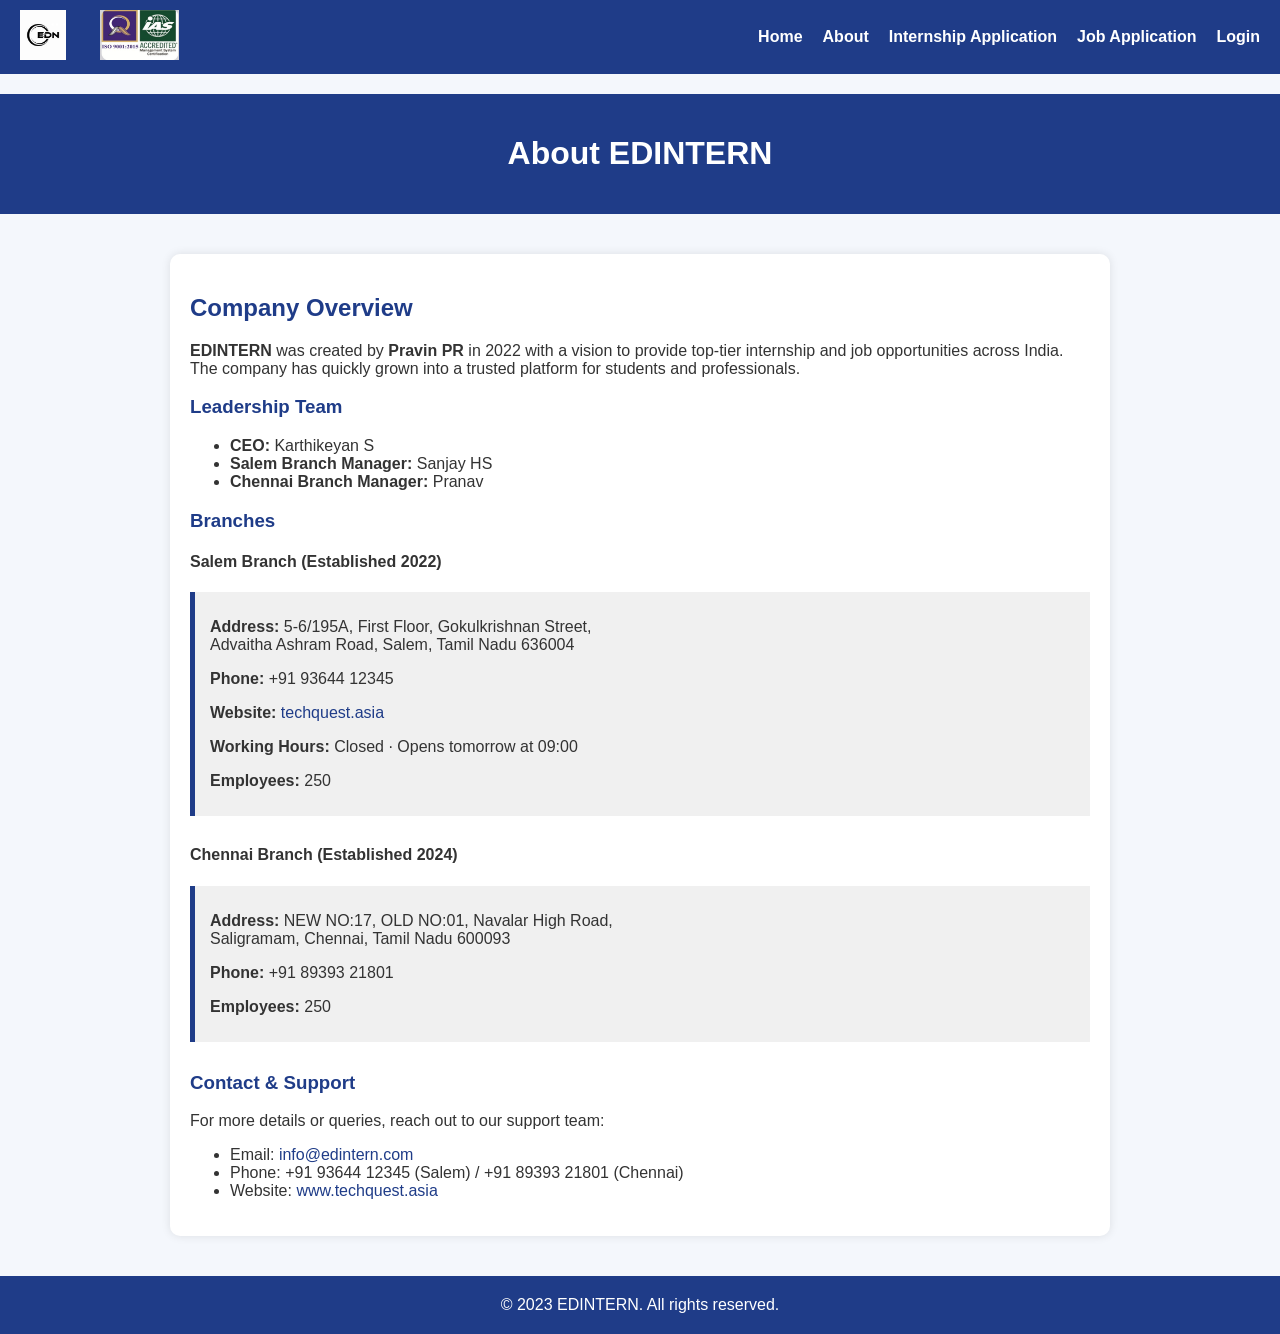
==== about.html @ 5d277dde "first commit" ====
<!DOCTYPE html>
<html lang="en">
<head>
    <meta charset="UTF-8">
    <title>About - EDINTERN</title>
    <style>
        body {
            font-family: 'Segoe UI', sans-serif;
            margin: 0;
            background-color: #f4f7fc;
            color: #333;
        }
        
        /* Navigation styles from home page */
        #nav {
            display: flex;
            justify-content: space-between;
            align-items: center;
            background-color: #1f3c88;
            padding: 10px 20px;
            color: white;
        }
        #nav img {
            height: 50px;
        }
        #nav ul {
            list-style-type: none;
            display: flex;
            gap: 20px;
        }
        #nav ul li {
            display: inline;
        }
        #nav ul li a {
            color: white;
            text-decoration: none;
            font-weight: bold;
        }
        #nav ul li a:hover {
            text-decoration: underline;
        }
        @media (max-width: 768px) {
            #nav {
                flex-direction: column;
                align-items: flex-start;
            }
        }

        /* Original about page styles */
        .header {
            background-color: #1f3c88;
            color: white;
            padding: 20px;
            text-align: center;
            margin-top: 20px;
        }

        .content {
            max-width: 900px;
            margin: 40px auto;
            padding: 20px;
            background: white;
            box-shadow: 0 0 10px rgba(0,0,0,0.1);
            border-radius: 10px;
        }

        h2, h3 {
            color: #1f3c88;
        }

        .branch {
            margin-bottom: 30px;
        }

        .info {
            background-color: #f0f0f0;
            padding: 10px 15px;
            border-left: 5px solid #1f3c88;
            margin-top: 10px;
        }

        .footer {
            text-align: center;
            padding: 20px;
            background-color: #1f3c88;
            color: white;
            margin-top: 40px;
        }

        a {
            color: #1f3c88;
            text-decoration: none;
        }

        a:hover {
            text-decoration: underline;
        }
    </style>
</head>
<body>

    <!-- Added navigation from home page -->
    <div id="nav">
        <div>
            <img src="logo1.jpeg" alt="EDINTERN Logo">
            <img src="logo3.jpeg" alt="Accreditation" style="margin-left: 30px;">
        </div>
        <ul>
            <li><a href="index.html">Home</a></li>
            <li><a href="about.html">About</a></li>
            <li><a href="internshipapp.html">Internship Application</a></li>
            <li><a href="job application.html">Job Application</a></li>
            <li><a href="login.html">Login</a></li>
        </ul>
    </div>

    <div class="header">
        <h1>About EDINTERN</h1>
    </div>

    <div class="content">
        <h2>Company Overview</h2>
        <p><strong>EDINTERN</strong> was created by <strong>Pravin PR</strong> in 2022 with a vision to provide top-tier internship and job opportunities across India. The company has quickly grown into a trusted platform for students and professionals.</p>

        <h3>Leadership Team</h3>
        <ul>
            <li><strong>CEO:</strong> Karthikeyan S</li>
            <li><strong>Salem Branch Manager:</strong> Sanjay HS</li>
            <li><strong>Chennai Branch Manager:</strong> Pranav</li>
        </ul>

        <h3>Branches</h3>

        <div class="branch">
            <h4>Salem Branch (Established 2022)</h4>
            <div class="info">
                <p><strong>Address:</strong> 5-6/195A, First Floor, Gokulkrishnan Street,<br>
                Advaitha Ashram Road, Salem, Tamil Nadu 636004</p>
                <p><strong>Phone:</strong> +91 93644 12345</p>
                <p><strong>Website:</strong> <a href="https://techquest.asia" target="_blank">techquest.asia</a></p>
                <p><strong>Working Hours:</strong> Closed · Opens tomorrow at 09:00</p>
                <p><strong>Employees:</strong> 250</p>
            </div>
        </div>

        <div class="branch">
            <h4>Chennai Branch (Established 2024)</h4>
            <div class="info">
                <p><strong>Address:</strong> NEW NO:17, OLD NO:01, Navalar High Road,<br>
                Saligramam, Chennai, Tamil Nadu 600093</p>
                <p><strong>Phone:</strong> +91 89393 21801</p>
                <p><strong>Employees:</strong> 250</p>
            </div>
        </div>

        <h3>Contact & Support</h3>
        <p>For more details or queries, reach out to our support team:</p>
        <ul>
            <li>Email: <a href="mailto:info@edintern.com">info@edintern.com</a></li>
            <li>Phone: +91 93644 12345 (Salem) / +91 89393 21801 (Chennai)</li>
            <li>Website: <a href="https://techquest.asia" target="_blank">www.techquest.asia</a></li>
        </ul>
    </div>

    <div class="footer">
        &copy; 2023 EDINTERN. All rights reserved.
    </div>

</body>
</html>
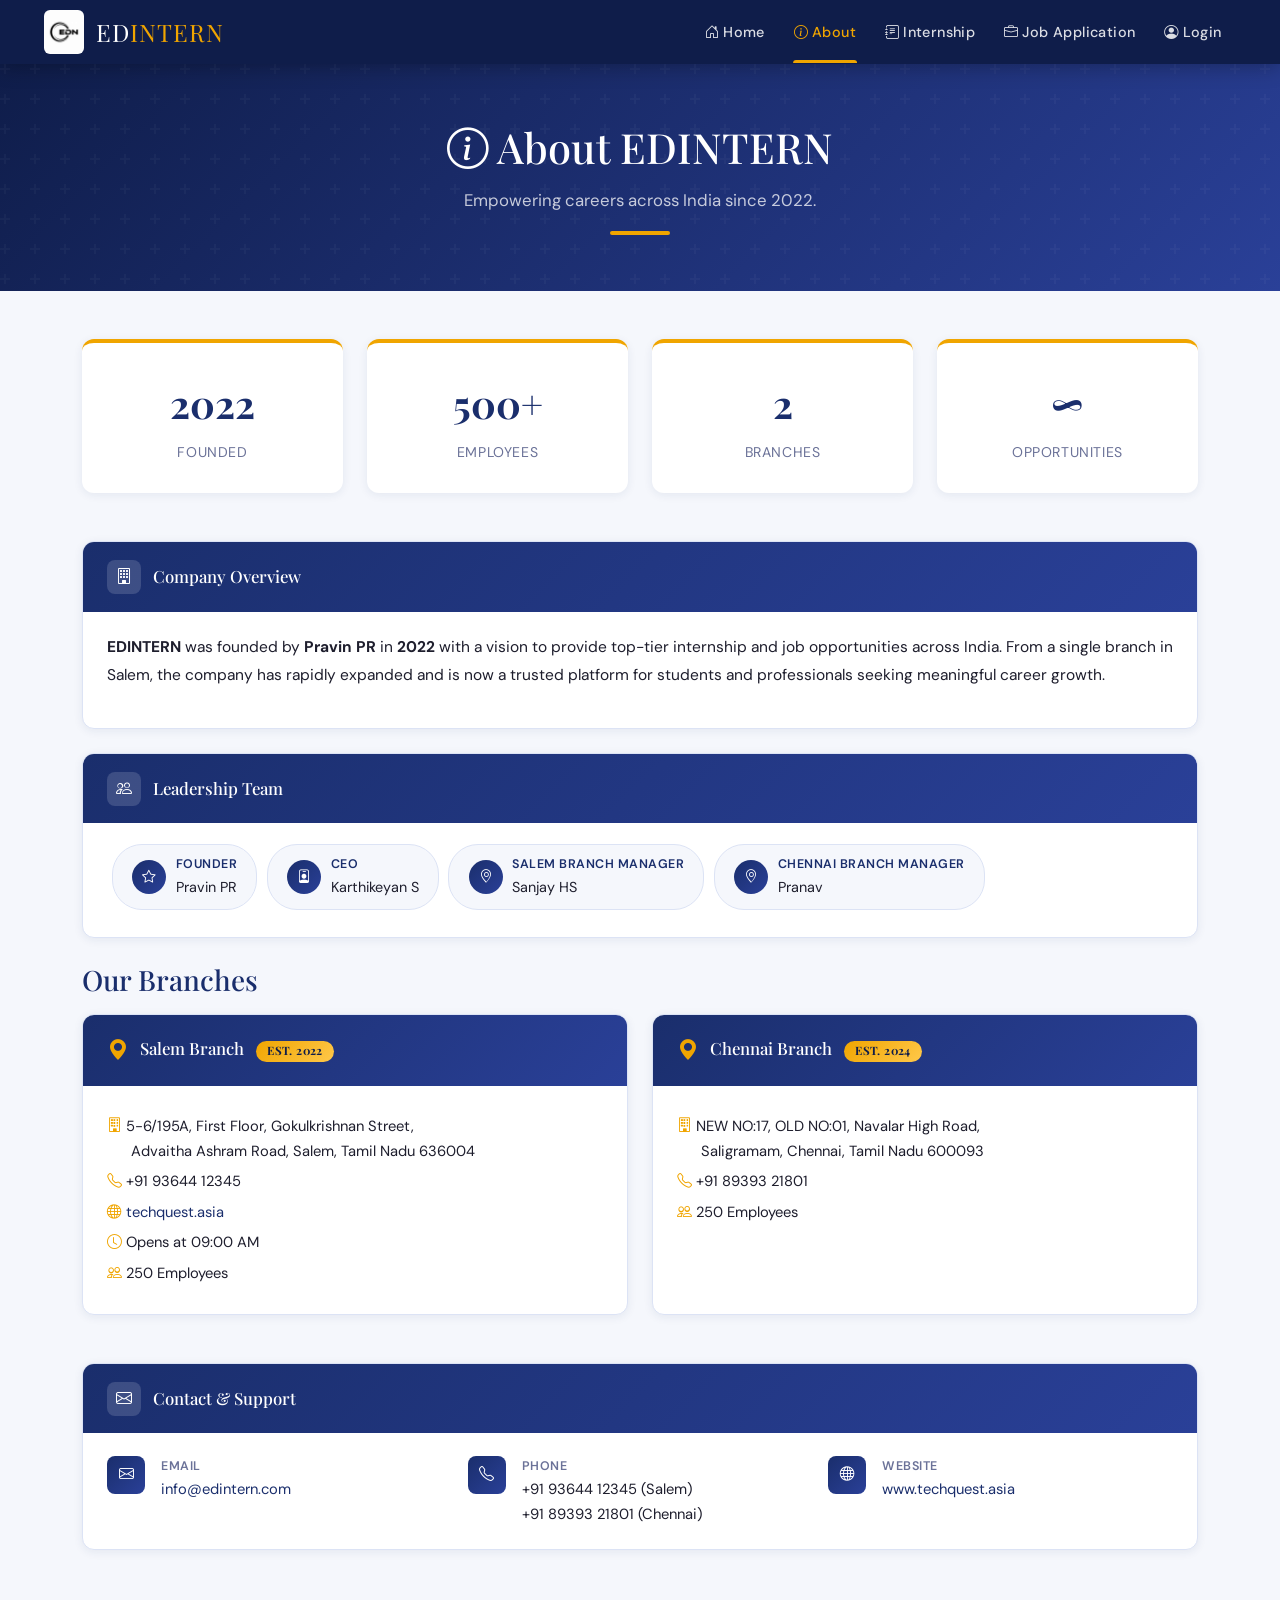
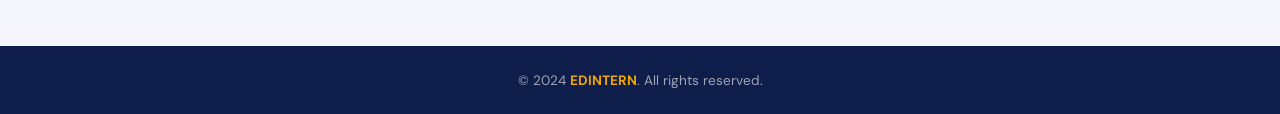
==== commit 0f95c9d4: "refactor: optimize data processing logic in main controller" ====
--- a/about.html
+++ b/about.html
@@ -1,170 +1,283 @@
 <!DOCTYPE html>
 <html lang="en">
 <head>
-    <meta charset="UTF-8">
-    <title>About - EDINTERN</title>
-    <style>
-        body {
-            font-family: 'Segoe UI', sans-serif;
-            margin: 0;
-            background-color: #f4f7fc;
-            color: #333;
-        }
-        
-        /* Navigation styles from home page */
-        #nav {
-            display: flex;
-            justify-content: space-between;
-            align-items: center;
-            background-color: #1f3c88;
-            padding: 10px 20px;
-            color: white;
-        }
-        #nav img {
-            height: 50px;
-        }
-        #nav ul {
-            list-style-type: none;
-            display: flex;
-            gap: 20px;
-        }
-        #nav ul li {
-            display: inline;
-        }
-        #nav ul li a {
-            color: white;
-            text-decoration: none;
-            font-weight: bold;
-        }
-        #nav ul li a:hover {
-            text-decoration: underline;
-        }
-        @media (max-width: 768px) {
-            #nav {
-                flex-direction: column;
-                align-items: flex-start;
-            }
-        }
-
-        /* Original about page styles */
-        .header {
-            background-color: #1f3c88;
-            color: white;
-            padding: 20px;
-            text-align: center;
-            margin-top: 20px;
-        }
-
-        .content {
-            max-width: 900px;
-            margin: 40px auto;
-            padding: 20px;
-            background: white;
-            box-shadow: 0 0 10px rgba(0,0,0,0.1);
-            border-radius: 10px;
-        }
-
-        h2, h3 {
-            color: #1f3c88;
-        }
-
-        .branch {
-            margin-bottom: 30px;
-        }
-
-        .info {
-            background-color: #f0f0f0;
-            padding: 10px 15px;
-            border-left: 5px solid #1f3c88;
-            margin-top: 10px;
-        }
-
-        .footer {
-            text-align: center;
-            padding: 20px;
-            background-color: #1f3c88;
-            color: white;
-            margin-top: 40px;
-        }
-
-        a {
-            color: #1f3c88;
-            text-decoration: none;
-        }
-
-        a:hover {
-            text-decoration: underline;
-        }
-    </style>
+  <meta charset="UTF-8">
+  <meta name="viewport" content="width=device-width, initial-scale=1.0">
+  <title>About – EDINTERN</title>
+  <link rel="stylesheet" href="https://cdn.jsdelivr.net/npm/bootstrap@5.3.2/dist/css/bootstrap.min.css">
+  <link rel="stylesheet" href="https://cdn.jsdelivr.net/npm/bootstrap-icons@1.11.3/font/bootstrap-icons.min.css">
+  <link rel="preconnect" href="https://fonts.googleapis.com">
+  <link href="https://fonts.googleapis.com/css2?family=Playfair+Display:wght@600;700&family=DM+Sans:wght@300;400;500;600&display=swap" rel="stylesheet">
+  <link rel="stylesheet" href="style.css">
+
+  <style>
+    .stat-card {
+      text-align: center;
+      padding: 1.8rem 1.2rem;
+      background: var(--white);
+      border-radius: var(--radius);
+      box-shadow: var(--shadow-sm);
+      border-top: 4px solid var(--gold);
+      transition: transform var(--transition), box-shadow var(--transition);
+    }
+    .stat-card:hover { transform: translateY(-4px); box-shadow: var(--shadow-md); }
+    .stat-card .stat-num {
+      font-family: 'Playfair Display', serif;
+      font-size: 2.4rem;
+      color: var(--navy);
+      font-weight: 700;
+    }
+    .stat-card .stat-label {
+      font-size: .88rem;
+      color: var(--muted);
+      text-transform: uppercase;
+      letter-spacing: .6px;
+      margin-top: .25rem;
+    }
+    .branch-card {
+      background: var(--white);
+      border-radius: var(--radius);
+      box-shadow: var(--shadow-sm);
+      overflow: hidden;
+      border: 1px solid var(--border);
+      transition: transform var(--transition), box-shadow var(--transition);
+    }
+    .branch-card:hover { transform: translateY(-3px); box-shadow: var(--shadow-md); }
+    .branch-card .branch-head {
+      background: linear-gradient(135deg, var(--navy) 0%, var(--navy-light) 100%);
+      padding: 1.1rem 1.5rem;
+      color: var(--white);
+      display: flex;
+      align-items: center;
+      gap: .75rem;
+    }
+    .branch-card .branch-head h4 { color: var(--white); margin: 0; font-size: 1.05rem; }
+    .branch-card .branch-body { padding: 1.4rem 1.5rem; }
+    .branch-card .branch-body p { margin: .35rem 0; font-size: .92rem; color: var(--text); }
+    .branch-card .branch-body i { color: var(--gold); width: 20px; }
+    .team-pill {
+      display: inline-flex;
+      align-items: center;
+      gap: .6rem;
+      background: var(--off-white);
+      border: 1px solid var(--border);
+      border-radius: 30px;
+      padding: .55rem 1.2rem;
+      margin: .3rem;
+      font-size: .9rem;
+    }
+    .team-pill .role { font-weight: 600; color: var(--navy); font-size: .78rem; text-transform: uppercase; letter-spacing: .5px; }
+    .team-pill .name { color: var(--text); }
+    .team-pill .avatar {
+      width: 34px; height: 34px;
+      background: linear-gradient(135deg, var(--navy), var(--navy-light));
+      border-radius: 50%;
+      display: flex; align-items: center; justify-content: center;
+      color: var(--white);
+      font-size: .85rem;
+    }
+  </style>
 </head>
 <body>
 
-    <!-- Added navigation from home page -->
-    <div id="nav">
-        <div>
-            <img src="logo1.jpeg" alt="EDINTERN Logo">
-            <img src="logo3.jpeg" alt="Accreditation" style="margin-left: 30px;">
-        </div>
-        <ul>
-            <li><a href="index.html">Home</a></li>
-            <li><a href="about.html">About</a></li>
-            <li><a href="internshipapp.html">Internship Application</a></li>
-            <li><a href="job application.html">Job Application</a></li>
-            <li><a href="login.html">Login</a></li>
+  <!-- ── Navbar ── -->
+  <nav class="ed-navbar navbar navbar-expand-lg">
+    <div class="container-fluid">
+      <a class="navbar-brand" href="index.html">
+        <img src="logo1.jpeg" alt="EDINTERN Logo" class="brand-logo">
+        <span class="brand-name">ED<span>INTERN</span></span>
+      </a>
+      <button class="navbar-toggler" type="button" data-bs-toggle="collapse" data-bs-target="#mainNav">
+        <span class="navbar-toggler-icon"></span>
+      </button>
+      <div class="collapse navbar-collapse justify-content-end" id="mainNav">
+        <ul class="navbar-nav">
+          <li class="nav-item"><a class="nav-link" href="index.html"><i class="bi bi-house-door me-1"></i>Home</a></li>
+          <li class="nav-item"><a class="nav-link" href="about.html"><i class="bi bi-info-circle me-1"></i>About</a></li>
+          <li class="nav-item"><a class="nav-link" href="internshipapp.html"><i class="bi bi-journal-text me-1"></i>Internship</a></li>
+          <li class="nav-item"><a class="nav-link" href="job_application.html"><i class="bi bi-briefcase me-1"></i>Job Application</a></li>
+          <li class="nav-item"><a class="nav-link" href="login.html"><i class="bi bi-person-circle me-1"></i>Login</a></li>
         </ul>
-    </div>
-
-    <div class="header">
-        <h1>About EDINTERN</h1>
-    </div>
-
-    <div class="content">
-        <h2>Company Overview</h2>
-        <p><strong>EDINTERN</strong> was created by <strong>Pravin PR</strong> in 2022 with a vision to provide top-tier internship and job opportunities across India. The company has quickly grown into a trusted platform for students and professionals.</p>
-
+      </div>
+    </div>
+  </nav>
+
+  <!-- ── Hero ── -->
+  <div class="ed-hero">
+    <h2><i class="bi bi-info-circle me-2"></i>About EDINTERN</h2>
+    <p>Empowering careers across India since 2022.</p>
+    <div class="gold-bar"></div>
+  </div>
+
+  <div class="container py-5">
+
+    <!-- Stats -->
+    <div class="row g-4 mb-5">
+      <div class="col-6 col-md-3">
+        <div class="stat-card">
+          <div class="stat-num">2022</div>
+          <div class="stat-label">Founded</div>
+        </div>
+      </div>
+      <div class="col-6 col-md-3">
+        <div class="stat-card">
+          <div class="stat-num">500+</div>
+          <div class="stat-label">Employees</div>
+        </div>
+      </div>
+      <div class="col-6 col-md-3">
+        <div class="stat-card">
+          <div class="stat-num">2</div>
+          <div class="stat-label">Branches</div>
+        </div>
+      </div>
+      <div class="col-6 col-md-3">
+        <div class="stat-card">
+          <div class="stat-num">∞</div>
+          <div class="stat-label">Opportunities</div>
+        </div>
+      </div>
+    </div>
+
+    <!-- Overview -->
+    <div class="ed-card mb-4">
+      <div class="ed-card-header">
+        <div class="card-icon"><i class="bi bi-building"></i></div>
+        <h3>Company Overview</h3>
+      </div>
+      <div class="ed-card-body">
+        <p style="font-size:.97rem; color:var(--text); line-height:1.8;">
+          <strong>EDINTERN</strong> was founded by <strong>Pravin PR</strong> in <strong>2022</strong> with a vision to provide top-tier internship and job opportunities across India. From a single branch in Salem, the company has rapidly expanded and is now a trusted platform for students and professionals seeking meaningful career growth.
+        </p>
+      </div>
+    </div>
+
+    <!-- Leadership -->
+    <div class="ed-card mb-4">
+      <div class="ed-card-header">
+        <div class="card-icon"><i class="bi bi-people"></i></div>
         <h3>Leadership Team</h3>
-        <ul>
-            <li><strong>CEO:</strong> Karthikeyan S</li>
-            <li><strong>Salem Branch Manager:</strong> Sanjay HS</li>
-            <li><strong>Chennai Branch Manager:</strong> Pranav</li>
-        </ul>
-
-        <h3>Branches</h3>
-
-        <div class="branch">
-            <h4>Salem Branch (Established 2022)</h4>
-            <div class="info">
-                <p><strong>Address:</strong> 5-6/195A, First Floor, Gokulkrishnan Street,<br>
-                Advaitha Ashram Road, Salem, Tamil Nadu 636004</p>
-                <p><strong>Phone:</strong> +91 93644 12345</p>
-                <p><strong>Website:</strong> <a href="https://techquest.asia" target="_blank">techquest.asia</a></p>
-                <p><strong>Working Hours:</strong> Closed · Opens tomorrow at 09:00</p>
-                <p><strong>Employees:</strong> 250</p>
-            </div>
-        </div>
-
-        <div class="branch">
-            <h4>Chennai Branch (Established 2024)</h4>
-            <div class="info">
-                <p><strong>Address:</strong> NEW NO:17, OLD NO:01, Navalar High Road,<br>
-                Saligramam, Chennai, Tamil Nadu 600093</p>
-                <p><strong>Phone:</strong> +91 89393 21801</p>
-                <p><strong>Employees:</strong> 250</p>
-            </div>
-        </div>
-
-        <h3>Contact & Support</h3>
-        <p>For more details or queries, reach out to our support team:</p>
-        <ul>
-            <li>Email: <a href="mailto:info@edintern.com">info@edintern.com</a></li>
-            <li>Phone: +91 93644 12345 (Salem) / +91 89393 21801 (Chennai)</li>
-            <li>Website: <a href="https://techquest.asia" target="_blank">www.techquest.asia</a></li>
-        </ul>
-    </div>
-
-    <div class="footer">
-        &copy; 2023 EDINTERN. All rights reserved.
-    </div>
-
+      </div>
+      <div class="ed-card-body" style="padding-top:1rem;">
+        <div class="d-flex flex-wrap justify-content-start">
+          <div class="team-pill">
+            <div class="avatar"><i class="bi bi-star"></i></div>
+            <div>
+              <div class="role">Founder</div>
+              <div class="name">Pravin PR</div>
+            </div>
+          </div>
+          <div class="team-pill">
+            <div class="avatar"><i class="bi bi-person-badge"></i></div>
+            <div>
+              <div class="role">CEO</div>
+              <div class="name">Karthikeyan S</div>
+            </div>
+          </div>
+          <div class="team-pill">
+            <div class="avatar"><i class="bi bi-geo-alt"></i></div>
+            <div>
+              <div class="role">Salem Branch Manager</div>
+              <div class="name">Sanjay HS</div>
+            </div>
+          </div>
+          <div class="team-pill">
+            <div class="avatar"><i class="bi bi-geo-alt"></i></div>
+            <div>
+              <div class="role">Chennai Branch Manager</div>
+              <div class="name">Pranav</div>
+            </div>
+          </div>
+        </div>
+      </div>
+    </div>
+
+    <!-- Branches -->
+    <h3 class="mb-3" style="color:var(--navy);">Our Branches</h3>
+    <div class="row g-4 mb-5">
+      <div class="col-md-6">
+        <div class="branch-card h-100">
+          <div class="branch-head">
+            <i class="bi bi-geo-alt-fill" style="font-size:1.3rem; color:var(--gold);"></i>
+            <h4>Salem Branch <span class="ed-badge ms-2">Est. 2022</span></h4>
+          </div>
+          <div class="branch-body">
+            <p><i class="bi bi-building"></i> 5-6/195A, First Floor, Gokulkrishnan Street,<br>&nbsp;&nbsp;&nbsp;&nbsp;&nbsp;&nbsp;Advaitha Ashram Road, Salem, Tamil Nadu 636004</p>
+            <p><i class="bi bi-telephone"></i> +91 93644 12345</p>
+            <p><i class="bi bi-globe"></i> <a href="https://techquest.asia" target="_blank">techquest.asia</a></p>
+            <p><i class="bi bi-clock"></i> Opens at 09:00 AM</p>
+            <p><i class="bi bi-people"></i> 250 Employees</p>
+          </div>
+        </div>
+      </div>
+      <div class="col-md-6">
+        <div class="branch-card h-100">
+          <div class="branch-head">
+            <i class="bi bi-geo-alt-fill" style="font-size:1.3rem; color:var(--gold);"></i>
+            <h4>Chennai Branch <span class="ed-badge ms-2">Est. 2024</span></h4>
+          </div>
+          <div class="branch-body">
+            <p><i class="bi bi-building"></i> NEW NO:17, OLD NO:01, Navalar High Road,<br>&nbsp;&nbsp;&nbsp;&nbsp;&nbsp;&nbsp;Saligramam, Chennai, Tamil Nadu 600093</p>
+            <p><i class="bi bi-telephone"></i> +91 89393 21801</p>
+            <p><i class="bi bi-people"></i> 250 Employees</p>
+          </div>
+        </div>
+      </div>
+    </div>
+
+    <!-- Contact -->
+    <div class="ed-card">
+      <div class="ed-card-header">
+        <div class="card-icon"><i class="bi bi-envelope"></i></div>
+        <h3>Contact &amp; Support</h3>
+      </div>
+      <div class="ed-card-body">
+        <div class="row g-3">
+          <div class="col-md-4">
+            <div class="d-flex align-items-start gap-3">
+              <div style="width:38px;height:38px;background:linear-gradient(135deg,var(--navy),var(--navy-light));border-radius:8px;display:flex;align-items:center;justify-content:center;flex-shrink:0;">
+                <i class="bi bi-envelope text-white"></i>
+              </div>
+              <div>
+                <div style="font-size:.78rem;color:var(--muted);text-transform:uppercase;letter-spacing:.5px;font-weight:600;">Email</div>
+                <a href="mailto:info@edintern.com" style="font-size:.92rem;">info@edintern.com</a>
+              </div>
+            </div>
+          </div>
+          <div class="col-md-4">
+            <div class="d-flex align-items-start gap-3">
+              <div style="width:38px;height:38px;background:linear-gradient(135deg,var(--navy),var(--navy-light));border-radius:8px;display:flex;align-items:center;justify-content:center;flex-shrink:0;">
+                <i class="bi bi-telephone text-white"></i>
+              </div>
+              <div>
+                <div style="font-size:.78rem;color:var(--muted);text-transform:uppercase;letter-spacing:.5px;font-weight:600;">Phone</div>
+                <div style="font-size:.92rem;">+91 93644 12345 (Salem)</div>
+                <div style="font-size:.92rem;">+91 89393 21801 (Chennai)</div>
+              </div>
+            </div>
+          </div>
+          <div class="col-md-4">
+            <div class="d-flex align-items-start gap-3">
+              <div style="width:38px;height:38px;background:linear-gradient(135deg,var(--navy),var(--navy-light));border-radius:8px;display:flex;align-items:center;justify-content:center;flex-shrink:0;">
+                <i class="bi bi-globe text-white"></i>
+              </div>
+              <div>
+                <div style="font-size:.78rem;color:var(--muted);text-transform:uppercase;letter-spacing:.5px;font-weight:600;">Website</div>
+                <a href="https://techquest.asia" target="_blank" style="font-size:.92rem;">www.techquest.asia</a>
+              </div>
+            </div>
+          </div>
+        </div>
+      </div>
+    </div>
+
+  </div>
+
+  <footer class="ed-footer">
+    &copy; 2024 <strong>EDINTERN</strong>. All rights reserved.
+  </footer>
+
+  <script src="https://cdn.jsdelivr.net/npm/bootstrap@5.3.2/dist/js/bootstrap.bundle.min.js"></script>
+  <script src="main.js"></script>
 </body>
-</html>+</html>
--- a/style.css
+++ b/style.css
@@ -0,0 +1,532 @@
+/* ===========================
+   EDINTERN - Global Stylesheet
+   =========================== */
+
+@import url('https://fonts.googleapis.com/css2?family=Playfair+Display:wght@600;700&family=DM+Sans:wght@300;400;500;600&display=swap');
+
+/* ── CSS Variables ── */
+:root {
+  --navy:       #1a2e6c;
+  --navy-dark:  #0f1d4a;
+  --navy-light: #2a4098;
+  --gold:       #f0a500;
+  --gold-light: #ffc84a;
+  --white:      #ffffff;
+  --off-white:  #f5f7fc;
+  --text:       #1e1e2d;
+  --muted:      #6b7298;
+  --border:     #dce3f5;
+  --shadow-sm:  0 2px 10px rgba(26,46,108,.08);
+  --shadow-md:  0 8px 30px rgba(26,46,108,.14);
+  --shadow-lg:  0 20px 60px rgba(26,46,108,.18);
+  --radius:     12px;
+  --radius-sm:  8px;
+  --transition: .3s cubic-bezier(.4,0,.2,1);
+}
+
+/* ── Reset & Base ── */
+*, *::before, *::after { box-sizing: border-box; margin: 0; padding: 0; }
+html { scroll-behavior: smooth; }
+
+body {
+  font-family: 'DM Sans', sans-serif;
+  background: var(--off-white);
+  color: var(--text);
+  font-size: 15px;
+  line-height: 1.7;
+}
+
+h1, h2, h3, h4, h5, h6 {
+  font-family: 'Playfair Display', serif;
+  color: var(--navy);
+  line-height: 1.3;
+}
+
+a { color: var(--navy); text-decoration: none; transition: color var(--transition); }
+a:hover { color: var(--gold); }
+
+/* ── Navbar ── */
+.ed-navbar {
+  background: var(--navy-dark);
+  padding: 0 2rem;
+  position: sticky;
+  top: 0;
+  z-index: 1000;
+  box-shadow: 0 2px 20px rgba(0,0,0,.3);
+}
+
+.ed-navbar .navbar-brand {
+  display: flex;
+  align-items: center;
+  gap: 12px;
+  padding: 10px 0;
+}
+
+.ed-navbar .brand-logo {
+  height: 44px;
+  border-radius: 6px;
+}
+
+.ed-navbar .brand-name {
+  font-family: 'Playfair Display', serif;
+  font-size: 1.5rem;
+  color: var(--white);
+  letter-spacing: 1px;
+}
+
+.ed-navbar .brand-name span {
+  color: var(--gold);
+}
+
+.ed-navbar .navbar-nav .nav-link {
+  color: rgba(255,255,255,.85) !important;
+  font-weight: 500;
+  font-size: .9rem;
+  letter-spacing: .4px;
+  padding: 1.2rem .9rem !important;
+  position: relative;
+  transition: color var(--transition);
+}
+
+.ed-navbar .navbar-nav .nav-link::after {
+  content: '';
+  position: absolute;
+  bottom: 0;
+  left: 50%;
+  transform: translateX(-50%);
+  width: 0;
+  height: 3px;
+  background: var(--gold);
+  border-radius: 3px 3px 0 0;
+  transition: width var(--transition);
+}
+
+.ed-navbar .navbar-nav .nav-link:hover,
+.ed-navbar .navbar-nav .nav-link.active {
+  color: var(--gold) !important;
+}
+
+.ed-navbar .navbar-nav .nav-link:hover::after,
+.ed-navbar .navbar-nav .nav-link.active::after {
+  width: 70%;
+}
+
+.ed-navbar .navbar-toggler {
+  border: 1px solid rgba(255,255,255,.3);
+  padding: 6px 10px;
+}
+
+.ed-navbar .navbar-toggler-icon {
+  background-image: url("data:image/svg+xml,%3csvg xmlns='http://www.w3.org/2000/svg' viewBox='0 0 30 30'%3e%3cpath stroke='rgba(255,255,255,0.85)' stroke-linecap='round' stroke-miterlimit='10' stroke-width='2' d='M4 7h22M4 15h22M4 23h22'/%3e%3c/svg%3e");
+}
+
+/* ── Page Hero Banner ── */
+.ed-hero {
+  background: linear-gradient(135deg, var(--navy-dark) 0%, var(--navy-light) 100%);
+  padding: 3.5rem 2rem;
+  text-align: center;
+  position: relative;
+  overflow: hidden;
+}
+
+.ed-hero::before {
+  content: '';
+  position: absolute;
+  inset: 0;
+  background: url("data:image/svg+xml,%3Csvg width='60' height='60' viewBox='0 0 60 60' xmlns='http://www.w3.org/2000/svg'%3E%3Cg fill='none' fill-rule='evenodd'%3E%3Cg fill='%23ffffff' fill-opacity='0.03'%3E%3Cpath d='M36 34v-4h-2v4h-4v2h4v4h2v-4h4v-2h-4zm0-30V0h-2v4h-4v2h4v4h2V6h4V4h-4zM6 34v-4H4v4H0v2h4v4h2v-4h4v-2H6zM6 4V0H4v4H0v2h4v4h2V6h4V4H6z'/%3E%3C/g%3E%3C/g%3E%3C/svg%3E");
+}
+
+.ed-hero h1, .ed-hero h2 {
+  color: var(--white);
+  font-size: clamp(1.6rem, 4vw, 2.6rem);
+  position: relative;
+}
+
+.ed-hero p {
+  color: rgba(255,255,255,.75);
+  font-size: 1.05rem;
+  max-width: 600px;
+  margin: .75rem auto 0;
+  position: relative;
+}
+
+.ed-hero .gold-bar {
+  width: 60px;
+  height: 4px;
+  background: var(--gold);
+  border-radius: 2px;
+  margin: 1rem auto 0;
+  position: relative;
+}
+
+/* ── Cards ── */
+.ed-card {
+  background: var(--white);
+  border-radius: var(--radius);
+  box-shadow: var(--shadow-sm);
+  border: 1px solid var(--border);
+  transition: transform var(--transition), box-shadow var(--transition);
+  overflow: hidden;
+}
+
+.ed-card:hover {
+  transform: translateY(-4px);
+  box-shadow: var(--shadow-md);
+}
+
+.ed-card-header {
+  background: linear-gradient(135deg, var(--navy) 0%, var(--navy-light) 100%);
+  color: var(--white);
+  padding: 1.1rem 1.5rem;
+  display: flex;
+  align-items: center;
+  gap: .75rem;
+}
+
+.ed-card-header h3 {
+  color: var(--white);
+  font-size: 1.05rem;
+  margin: 0;
+}
+
+.ed-card-header .card-icon {
+  width: 34px;
+  height: 34px;
+  background: rgba(255,255,255,.15);
+  border-radius: 8px;
+  display: flex;
+  align-items: center;
+  justify-content: center;
+  font-size: 1rem;
+  flex-shrink: 0;
+}
+
+.ed-card-body {
+  padding: 1.4rem 1.5rem;
+}
+
+.ed-card-body ul {
+  list-style: none;
+  padding: 0;
+  margin: 0;
+}
+
+.ed-card-body ul li {
+  padding: .45rem 0;
+  border-bottom: 1px solid var(--border);
+  font-size: .9rem;
+  display: flex;
+  align-items: center;
+  gap: .5rem;
+  color: var(--text);
+}
+
+.ed-card-body ul li:last-child { border-bottom: none; }
+
+.ed-card-body ul li::before {
+  content: '▸';
+  color: var(--gold);
+  font-size: .75rem;
+  flex-shrink: 0;
+}
+
+/* ── Forms ── */
+.ed-form-wrap {
+  background: var(--white);
+  max-width: 820px;
+  margin: 3rem auto;
+  border-radius: var(--radius);
+  box-shadow: var(--shadow-md);
+  overflow: hidden;
+}
+
+.ed-form-section {
+  padding: 2rem 2.5rem;
+}
+
+.ed-form-section-title {
+  font-size: 1rem;
+  font-weight: 600;
+  color: var(--navy);
+  text-transform: uppercase;
+  letter-spacing: .8px;
+  margin-bottom: 1.2rem;
+  padding-bottom: .6rem;
+  border-bottom: 2px solid var(--border);
+  font-family: 'DM Sans', sans-serif;
+}
+
+.ed-form-section-title span {
+  color: var(--gold);
+}
+
+.form-label {
+  font-weight: 500;
+  color: var(--text);
+  font-size: .88rem;
+  margin-bottom: .35rem;
+}
+
+.form-control, .form-select {
+  border: 1.5px solid var(--border);
+  border-radius: var(--radius-sm);
+  padding: .65rem 1rem;
+  font-size: .92rem;
+  color: var(--text);
+  background: var(--white);
+  transition: border-color var(--transition), box-shadow var(--transition);
+  font-family: 'DM Sans', sans-serif;
+}
+
+.form-control:focus, .form-select:focus {
+  border-color: var(--navy-light);
+  box-shadow: 0 0 0 3px rgba(42,64,152,.12);
+  outline: none;
+}
+
+.form-control::placeholder { color: #aab0cc; }
+
+/* Radio & Checkbox */
+.form-check-input {
+  border-color: var(--border);
+  width: 1.1em;
+  height: 1.1em;
+  margin-top: .2em;
+}
+.form-check-input:checked {
+  background-color: var(--navy);
+  border-color: var(--navy);
+}
+.form-check-label { font-size: .92rem; }
+
+/* ── Buttons ── */
+.btn-ed-primary {
+  background: linear-gradient(135deg, var(--navy) 0%, var(--navy-light) 100%);
+  color: var(--white);
+  border: none;
+  border-radius: var(--radius-sm);
+  padding: .8rem 2.5rem;
+  font-size: 1rem;
+  font-weight: 600;
+  letter-spacing: .4px;
+  cursor: pointer;
+  transition: all var(--transition);
+  font-family: 'DM Sans', sans-serif;
+  position: relative;
+  overflow: hidden;
+}
+
+.btn-ed-primary::after {
+  content: '';
+  position: absolute;
+  top: 50%; left: 50%;
+  width: 0; height: 0;
+  background: rgba(255,255,255,.15);
+  border-radius: 50%;
+  transform: translate(-50%,-50%);
+  transition: width .5s, height .5s, opacity .5s;
+  opacity: 0;
+}
+
+.btn-ed-primary:hover {
+  transform: translateY(-2px);
+  box-shadow: 0 8px 25px rgba(26,46,108,.35);
+  color: var(--white);
+}
+
+.btn-ed-primary:hover::after {
+  width: 300px; height: 300px; opacity: 1;
+}
+
+/* ── Slider ── */
+.ed-slider {
+  position: relative;
+  background: var(--navy-dark);
+  overflow: hidden;
+  height: 380px;
+}
+
+.ed-slide {
+  display: none;
+  width: 100%;
+  height: 100%;
+  position: absolute;
+  inset: 0;
+}
+
+.ed-slide.active { display: block; animation: fadeSlide .8s ease; }
+
+@keyframes fadeSlide {
+  from { opacity: 0; transform: scale(1.04); }
+  to   { opacity: 1; transform: scale(1); }
+}
+
+.ed-slide img {
+  width: 100%;
+  height: 100%;
+  object-fit: cover;
+  opacity: .6;
+}
+
+.ed-slide-caption {
+  position: absolute;
+  bottom: 2.5rem;
+  left: 50%;
+  transform: translateX(-50%);
+  text-align: center;
+  color: var(--white);
+  width: 90%;
+  max-width: 700px;
+}
+
+.ed-slide-caption h2 {
+  color: var(--white);
+  font-size: clamp(1.4rem, 4vw, 2.4rem);
+  text-shadow: 0 2px 20px rgba(0,0,0,.5);
+}
+
+.ed-slide-caption p {
+  font-size: 1rem;
+  opacity: .85;
+  margin-top: .4rem;
+}
+
+.ed-slider-dots {
+  position: absolute;
+  bottom: .9rem;
+  left: 50%;
+  transform: translateX(-50%);
+  display: flex;
+  gap: 8px;
+  z-index: 10;
+}
+
+.ed-slider-dots .dot {
+  width: 8px; height: 8px;
+  border-radius: 50%;
+  background: rgba(255,255,255,.4);
+  cursor: pointer;
+  transition: all var(--transition);
+}
+
+.ed-slider-dots .dot.active {
+  background: var(--gold);
+  width: 24px;
+  border-radius: 4px;
+}
+
+/* ── Intro Strip ── */
+.ed-intro {
+  background: var(--white);
+  border-left: 5px solid var(--gold);
+  padding: 1.4rem 2rem;
+  margin: 2rem auto;
+  max-width: 92%;
+  border-radius: 0 var(--radius-sm) var(--radius-sm) 0;
+  box-shadow: var(--shadow-sm);
+  font-size: 1rem;
+  color: var(--muted);
+}
+
+.ed-intro strong { color: var(--navy); }
+
+/* ── About page ── */
+.info-box {
+  background: var(--off-white);
+  border-left: 4px solid var(--navy-light);
+  border-radius: 0 var(--radius-sm) var(--radius-sm) 0;
+  padding: 1.1rem 1.4rem;
+  margin-top: .75rem;
+  font-size: .92rem;
+}
+
+.info-box p { margin: .25rem 0; }
+.info-box strong { color: var(--navy); }
+
+/* ── Login ── */
+.ed-login-wrap {
+  min-height: calc(100vh - 70px);
+  display: flex;
+  align-items: center;
+  justify-content: center;
+  padding: 2rem;
+  background: linear-gradient(160deg, var(--off-white) 60%, #dce4f5 100%);
+}
+
+.ed-login-card {
+  background: var(--white);
+  border-radius: var(--radius);
+  box-shadow: var(--shadow-lg);
+  width: 100%;
+  max-width: 420px;
+  overflow: hidden;
+}
+
+.ed-login-top {
+  background: linear-gradient(135deg, var(--navy-dark), var(--navy-light));
+  padding: 2rem;
+  text-align: center;
+}
+
+.ed-login-top h2 { color: var(--white); font-size: 1.6rem; margin-top: .5rem; }
+.ed-login-top p  { color: rgba(255,255,255,.7); font-size: .88rem; margin: .25rem 0 0; }
+
+.ed-login-body { padding: 2rem 2.2rem 2.5rem; }
+
+.ed-input-group {
+  position: relative;
+  margin-bottom: 1.2rem;
+}
+
+.ed-input-group .input-icon {
+  position: absolute;
+  left: 1rem;
+  top: 50%;
+  transform: translateY(-50%);
+  color: var(--muted);
+  font-size: .95rem;
+  pointer-events: none;
+}
+
+.ed-input-group .form-control {
+  padding-left: 2.6rem;
+}
+
+/* ── Footer ── */
+.ed-footer {
+  background: var(--navy-dark);
+  color: rgba(255,255,255,.6);
+  text-align: center;
+  padding: 1.4rem;
+  font-size: .85rem;
+  margin-top: 3rem;
+}
+
+.ed-footer strong { color: var(--gold); }
+
+/* ── Badges ── */
+.ed-badge {
+  display: inline-block;
+  background: linear-gradient(135deg, var(--gold), var(--gold-light));
+  color: var(--navy-dark);
+  font-size: .72rem;
+  font-weight: 700;
+  padding: .2rem .7rem;
+  border-radius: 20px;
+  letter-spacing: .4px;
+  text-transform: uppercase;
+}
+
+/* ── Utility ── */
+.section-gap { padding: 2.5rem 0; }
+.text-gold { color: var(--gold) !important; }
+.text-navy { color: var(--navy) !important; }
+.bg-navy   { background: var(--navy) !important; }
+.divider   { height: 1px; background: var(--border); margin: 1.5rem 0; }
+
+/* ── Responsive ── */
+@media (max-width: 768px) {
+  .ed-slider { height: 240px; }
+  .ed-form-section { padding: 1.5rem; }
+  .ed-login-body { padding: 1.5rem; }
+}
